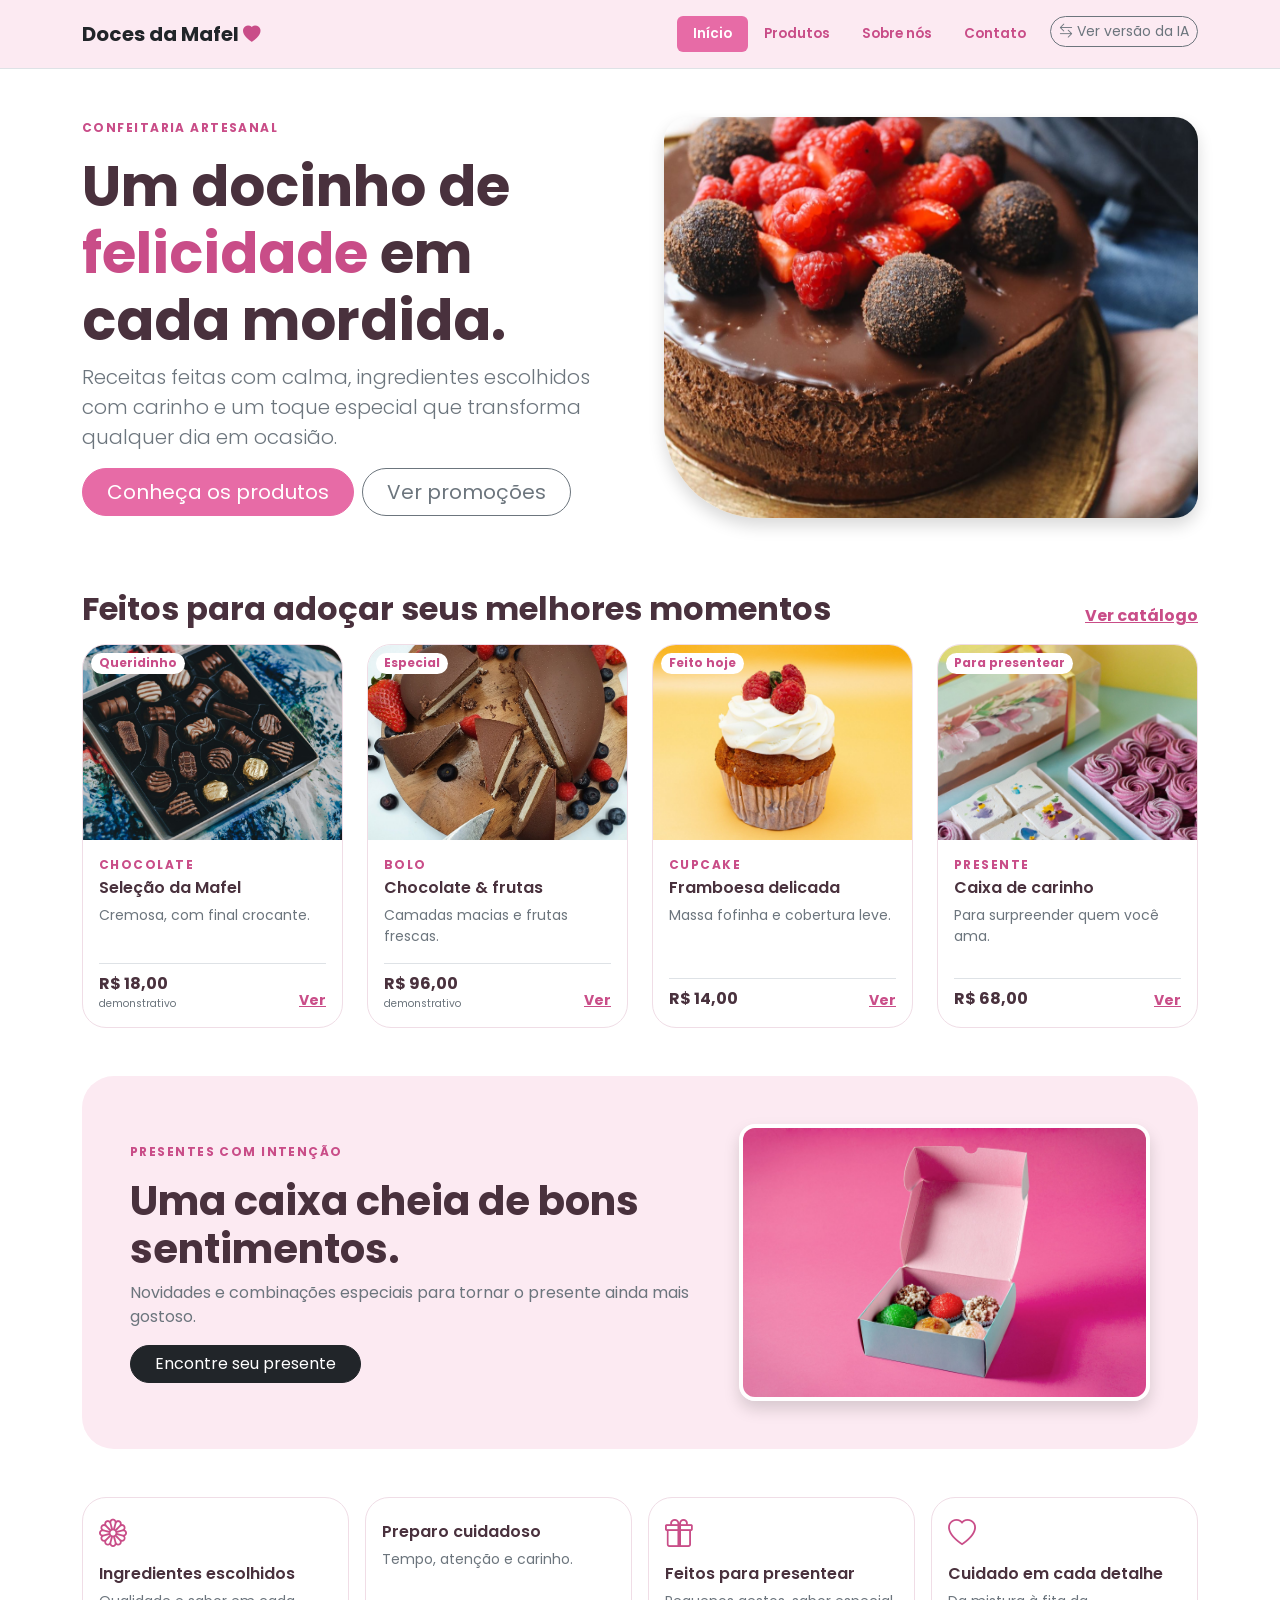
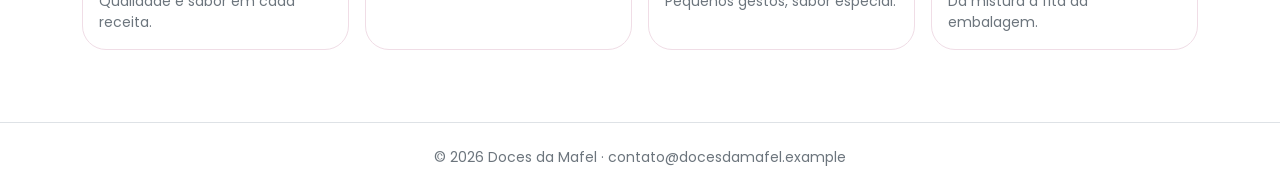
==== index.html @ 2935c666 "descreva aqui o que você mudou" ====
<!doctype html>
<html lang="pt-BR">

<head>
    <meta charset="utf-8">
    <meta name="viewport" content="width=device-width, initial-scale=1">
    <title>Confeitaria artesanal | Doces da Mafel ♡</title>
    <link href="https://fonts.googleapis.com/css2?family=Poppins:wght@400;500;600;700&display=swap" rel="stylesheet">
    <link href="https://cdn.jsdelivr.net/npm/bootstrap@5.3.3/dist/css/bootstrap.min.css" rel="stylesheet">
    <link href="https://cdn.jsdelivr.net/npm/bootstrap-icons@1.11.3/font/bootstrap-icons.min.css" rel="stylesheet">
    <link href="css/style.css" rel="stylesheet">
</head>

<body>
    <header class="bg-rosa border-bottom">
        <nav class="container d-flex flex-wrap align-items-center justify-content-between gap-2 py-3" aria-label="Principal">
            <a class="fs-5 fw-bold text-decoration-none text-body" href="index.html">Doces da Mafel <i class="bi bi-heart-fill text-rosa small"></i></a>
            <ul class="nav nav-pills flex-wrap">
                <li class="nav-item"><a class="nav-link active" href="index.html" aria-current="page">Início</a></li>
                <li class="nav-item"><a class="nav-link" href="produtos.html">Produtos</a></li>
                <li class="nav-item"><a class="nav-link" href="sobre.html">Sobre nós</a></li>
                <li class="nav-item"><a class="nav-link" href="contato.html">Contato</a></li>
                <li class="nav-item ms-lg-2">
                    <a class="btn btn-outline-secondary btn-sm rounded-pill" href="index2.html">
                        <i class="bi bi-arrow-left-right" aria-hidden="true"></i> Ver versão da IA
                    </a>
                </li>
            </ul>
        </nav>
    </header>
    <main>
        <section class="container py-5">
            <div class="row align-items-center g-5">
                <div class="col-lg-6">
                    <p class="eyebrow">Confeitaria artesanal</p>
                    <h1 class="display-4 fw-bold">Um docinho de <span class="text-rosa">felicidade</span> em cada mordida.</h1>
                    <p class="lead text-secondary">Receitas feitas com calma, ingredientes escolhidos com carinho e um toque especial que transforma qualquer dia em ocasião.</p>
                    <div class="d-flex flex-wrap gap-2"><a class="btn btn-rosa btn-lg rounded-pill px-4" href="produtos.html">Conheça os produtos</a><a class="btn btn-outline-secondary btn-lg rounded-pill px-4" href="#promocoes">Ver promoções</a></div>
                </div>
                <div class="col-lg-6"><img src="img/cake-hero.jpg" class="foto img-fluid w-100 shadow" alt="Bolo de chocolate decorado com frutas vermelhas"></div>
            </div>
        </section>
        <section class="container py-4">
            <div class="d-flex justify-content-between align-items-end mb-3">
                <h2 class="fw-bold mb-0">Feitos para adoçar seus melhores momentos</h2><a class="fw-bold d-none d-md-block" href="produtos.html">Ver catálogo</a>
            </div>
            <div class="row row-cols-1 row-cols-sm-2 row-cols-xl-4 g-4">
                <div class="col">
                    <article class="card card-doce h-100 overflow-hidden">
                        <div class="position-relative"><img src="img/chocolates-tray.jpg" class="card-img-top" alt="Seleção da Mafel" loading="lazy"><span class="badge rounded-pill bg-white text-rosa position-absolute top-0 start-0 m-2">Queridinho</span></div>
                        <div class="card-body d-flex flex-column">
                            <p class="eyebrow mb-1">Chocolate</p>
                            <h3 class="h6 fw-semibold">Seleção da Mafel</h3>
                            <p class="small text-secondary flex-grow-1">Cremosa, com final crocante.</p>
                            <div class="d-flex justify-content-between align-items-end border-top pt-2"><span class="fw-bold">R$ 18,00 <small class="d-block text-secondary fw-normal" style="font-size:.65rem">demonstrativo</small></span><a class="small fw-bold" href="produtos.html#chocolates">Ver</a></div>
                        </div>
                    </article>
                </div>
                <div class="col">
                    <article class="card card-doce h-100 overflow-hidden">
                        <div class="position-relative"><img src="img/cake-berries.jpg" class="card-img-top" alt="Chocolate & frutas" loading="lazy"><span class="badge rounded-pill bg-white text-rosa position-absolute top-0 start-0 m-2">Especial</span></div>
                        <div class="card-body d-flex flex-column">
                            <p class="eyebrow mb-1">Bolo</p>
                            <h3 class="h6 fw-semibold">Chocolate & frutas</h3>
                            <p class="small text-secondary flex-grow-1">Camadas macias e frutas frescas.</p>
                            <div class="d-flex justify-content-between align-items-end border-top pt-2"><span class="fw-bold">R$ 96,00 <small class="d-block text-secondary fw-normal" style="font-size:.65rem">demonstrativo</small></span><a class="small fw-bold" href="produtos.html#bolos">Ver</a></div>
                        </div>
                    </article>
                </div>
                <div class="col">
                    <article class="card card-doce h-100 overflow-hidden">
                        <div class="position-relative"><img src="img/cupcake-raspberry.jpg" class="card-img-top" alt="Framboesa delicada" loading="lazy"><span class="badge rounded-pill bg-white text-rosa position-absolute top-0 start-0 m-2">Feito hoje</span></div>
                        <div class="card-body d-flex flex-column">
                            <p class="eyebrow mb-1">Cupcake</p>
                            <h3 class="h6 fw-semibold">Framboesa delicada</h3>
                            <p class="small text-secondary flex-grow-1">Massa fofinha e cobertura leve.</p>
                            <div class="d-flex justify-content-between align-items-end border-top pt-2"><span class="fw-bold">R$ 14,00 <small class="d-block text-secondary fw-normal" style="font-size:.65rem"></small></span><a class="small fw-bold" href="produtos.html#cupcakes">Ver</a></div>
                        </div>
                    </article>
                </div>
                <div class="col">
                    <article class="card card-doce h-100 overflow-hidden">
                        <div class="position-relative"><img src="img/gift-boxes.jpg" class="card-img-top" alt="Caixa de carinho" loading="lazy"><span class="badge rounded-pill bg-white text-rosa position-absolute top-0 start-0 m-2">Para presentear</span></div>
                        <div class="card-body d-flex flex-column">
                            <p class="eyebrow mb-1">Presente</p>
                            <h3 class="h6 fw-semibold">Caixa de carinho</h3>
                            <p class="small text-secondary flex-grow-1">Para surpreender quem você ama.</p>
                            <div class="d-flex justify-content-between align-items-end border-top pt-2"><span class="fw-bold">R$ 68,00 <small class="d-block text-secondary fw-normal" style="font-size:.65rem"></small></span><a class="small fw-bold" href="produtos.html#kits">Ver</a></div>
                        </div>
                    </article>
                </div>
            </div>
        </section>
        <section class="container py-4 anchor" id="promocoes">
            <div class="bg-rosa rounded-5 p-4 p-md-5">
                <div class="row align-items-center g-4">
                    <div class="col-md-7">
                        <p class="eyebrow">Presentes com intenção</p>
                        <h2 class="display-6 fw-bold">Uma caixa cheia de bons sentimentos.</h2>
                        <p class="text-secondary">Novidades e combinações especiais para tornar o presente ainda mais gostoso.</p><a class="btn btn-dark rounded-pill px-4" href="produtos.html#kits">Encontre seu presente</a>
                    </div>
                    <div class="col-md-5"><img src="img/gift-cupcakes.jpg" class="img-fluid rounded-4 border border-4 border-white shadow" alt="Caixa com cupcakes decorados" loading="lazy"></div>
                </div>
            </div>
        </section>
        <section class="container py-4">
            <div class="row row-cols-1 row-cols-sm-2 row-cols-lg-4 g-3">
                <div class="col">
                    <div class="card card-doce h-100 p-3"><i class="bi bi-flower1 fs-3 text-rosa"></i>
                        <h3 class="h6 fw-semibold mt-2">Ingredientes escolhidos</h3>
                        <p class="small text-secondary mb-0">Qualidade e sabor em cada receita.</p>
                    </div>
                </div>
                <div class="col">
                    <div class="card card-doce h-100 p-3"><i class="bi bi-hand-heart fs-3 text-rosa"></i>
                        <h3 class="h6 fw-semibold mt-2">Preparo cuidadoso</h3>
                        <p class="small text-secondary mb-0">Tempo, atenção e carinho.</p>
                    </div>
                </div>
                <div class="col">
                    <div class="card card-doce h-100 p-3"><i class="bi bi-gift fs-3 text-rosa"></i>
                        <h3 class="h6 fw-semibold mt-2">Feitos para presentear</h3>
                        <p class="small text-secondary mb-0">Pequenos gestos, sabor especial.</p>
                    </div>
                </div>
                <div class="col">
                    <div class="card card-doce h-100 p-3"><i class="bi bi-heart fs-3 text-rosa"></i>
                        <h3 class="h6 fw-semibold mt-2">Cuidado em cada detalhe</h3>
                        <p class="small text-secondary mb-0">Da mistura à fita da embalagem.</p>
                    </div>
                </div>
            </div>
        </section>
    </main>
    <footer class="border-top mt-5 py-4 text-center small text-secondary">© 2026 Doces da Mafel · contato@docesdamafel.example</footer>
</body>

</html>
---- css/style.css ----
:root{
  --rosa:#E76BA6; --rosa-escuro:#C94D88; --rosa-claro:#FCEAF2; --ameixa:#49313D;
  --bs-body-color:var(--ameixa); --bs-body-bg:#fff;
  --bs-body-font-family:"Poppins",sans-serif;
  --bs-link-color-rgb:201,77,136; --bs-link-hover-color-rgb:73,49,61;
  --bs-heading-color:var(--ameixa);
}
html{scroll-behavior:smooth}
.anchor{scroll-margin-top:1rem}
.bg-rosa{background:var(--rosa-claro)}
.text-rosa{color:var(--rosa-escuro)!important}
.eyebrow{color:var(--rosa-escuro);font-size:.75rem;font-weight:700;letter-spacing:.12em;text-transform:uppercase}
.btn-rosa{--bs-btn-color:#fff;--bs-btn-bg:var(--rosa);--bs-btn-border-color:var(--rosa);
  --bs-btn-hover-color:#fff;--bs-btn-hover-bg:var(--rosa-escuro);--bs-btn-hover-border-color:var(--rosa-escuro);
  --bs-btn-active-bg:var(--rosa-escuro);--bs-btn-active-border-color:var(--rosa-escuro);--bs-btn-active-color:#fff}
.nav-pills{--bs-nav-pills-link-active-bg:var(--rosa);--bs-nav-link-color:var(--rosa-escuro);--bs-nav-link-hover-color:var(--ameixa)}
.nav-pills .nav-link{font-weight:600;font-size:.85rem}
.card-doce{border:1px solid #F0DDE6;border-radius:1.5rem}
.card-img-top{aspect-ratio:4/3;object-fit:cover}
.foto{aspect-ratio:4/3;object-fit:cover;border-radius:1.5rem 1.5rem 1.5rem 6rem}
.form-control,.form-select{background:#FFFCFD;border-color:#E8DCE2}
.form-control:focus,.form-select:focus{border-color:var(--rosa);box-shadow:0 0 0 .2rem rgba(231,107,166,.15)}
:focus-visible{outline:3px solid #D5A45B;outline-offset:3px}
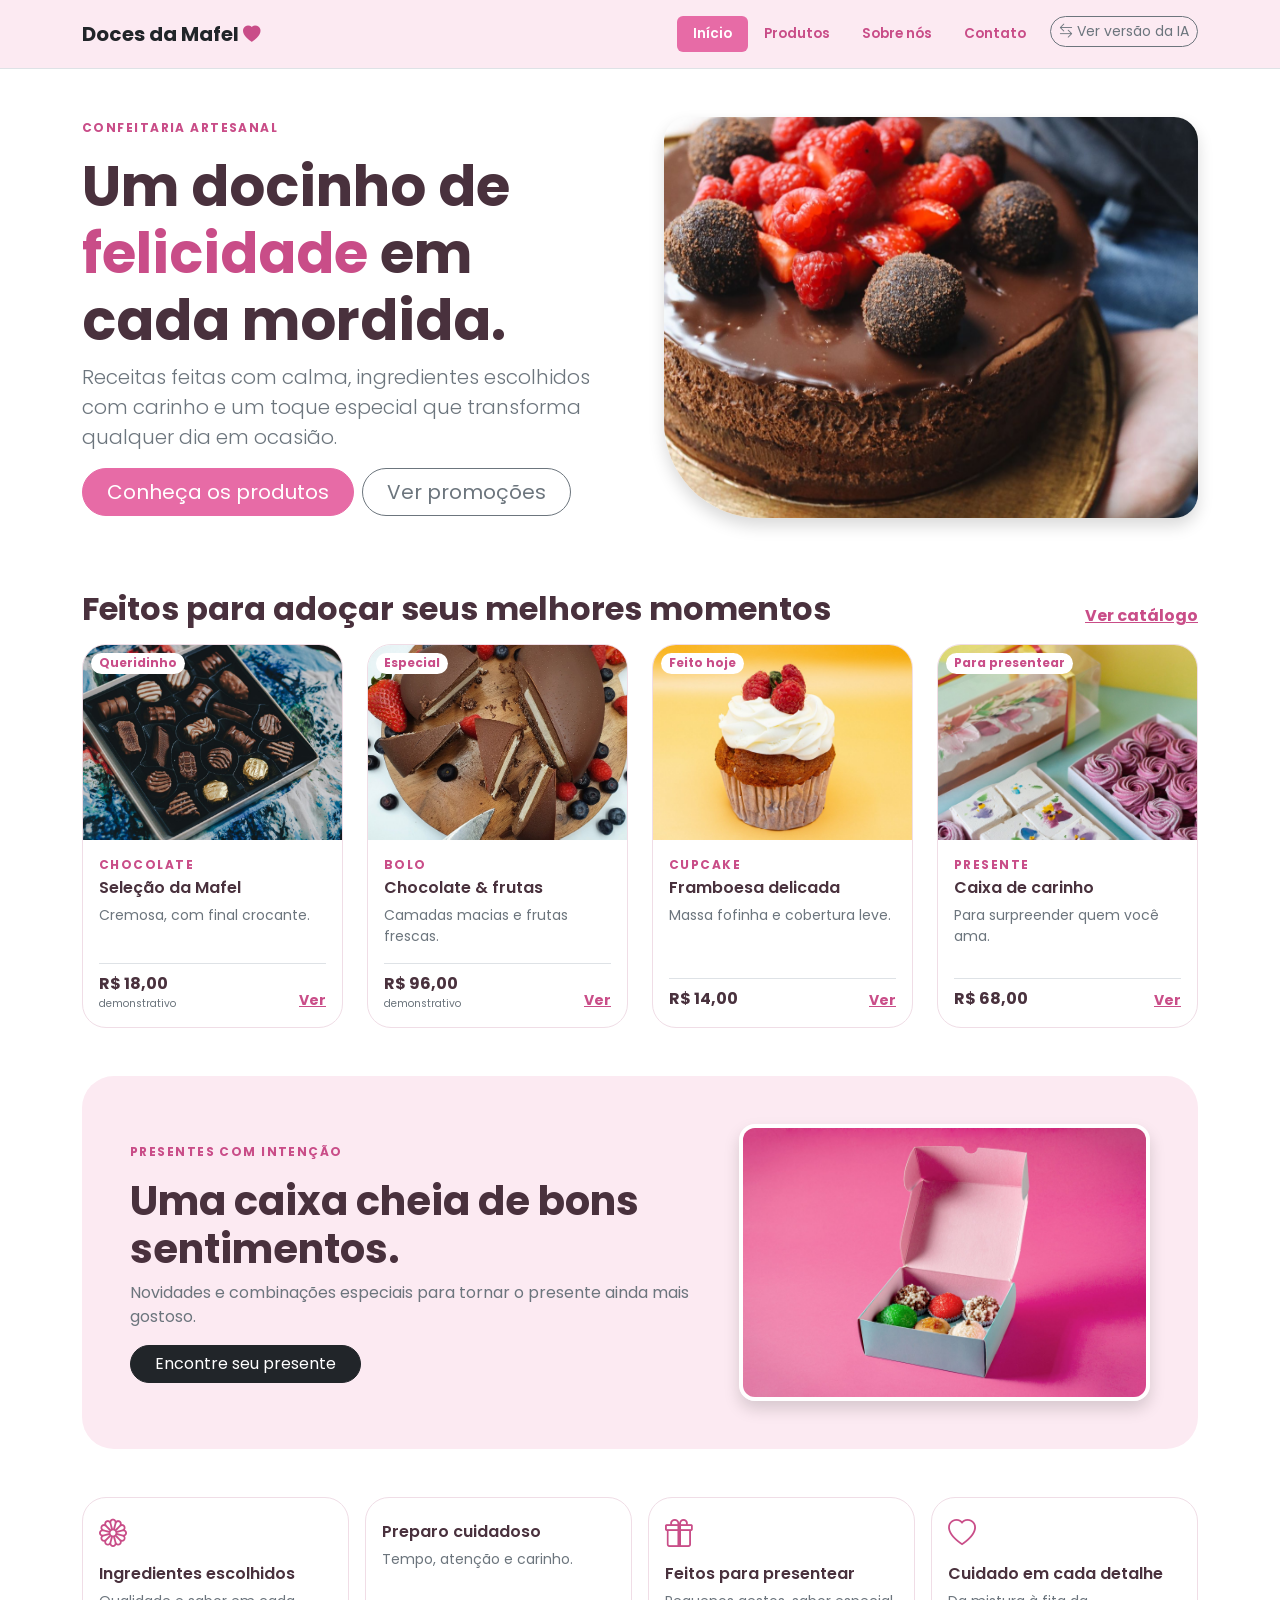
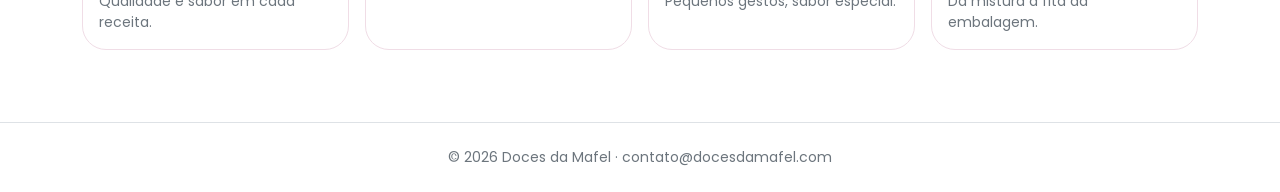
==== commit 90981028: "love" ====
--- a/index.html
+++ b/index.html
@@ -132,7 +132,7 @@
             </div>
         </section>
     </main>
-    <footer class="border-top mt-5 py-4 text-center small text-secondary">© 2026 Doces da Mafel · contato@docesdamafel.example</footer>
+    <footer class="border-top mt-5 py-4 text-center small text-secondary">© 2026 Doces da Mafel · contato@docesdamafel.com</footer>
 </body>
 
 </html>
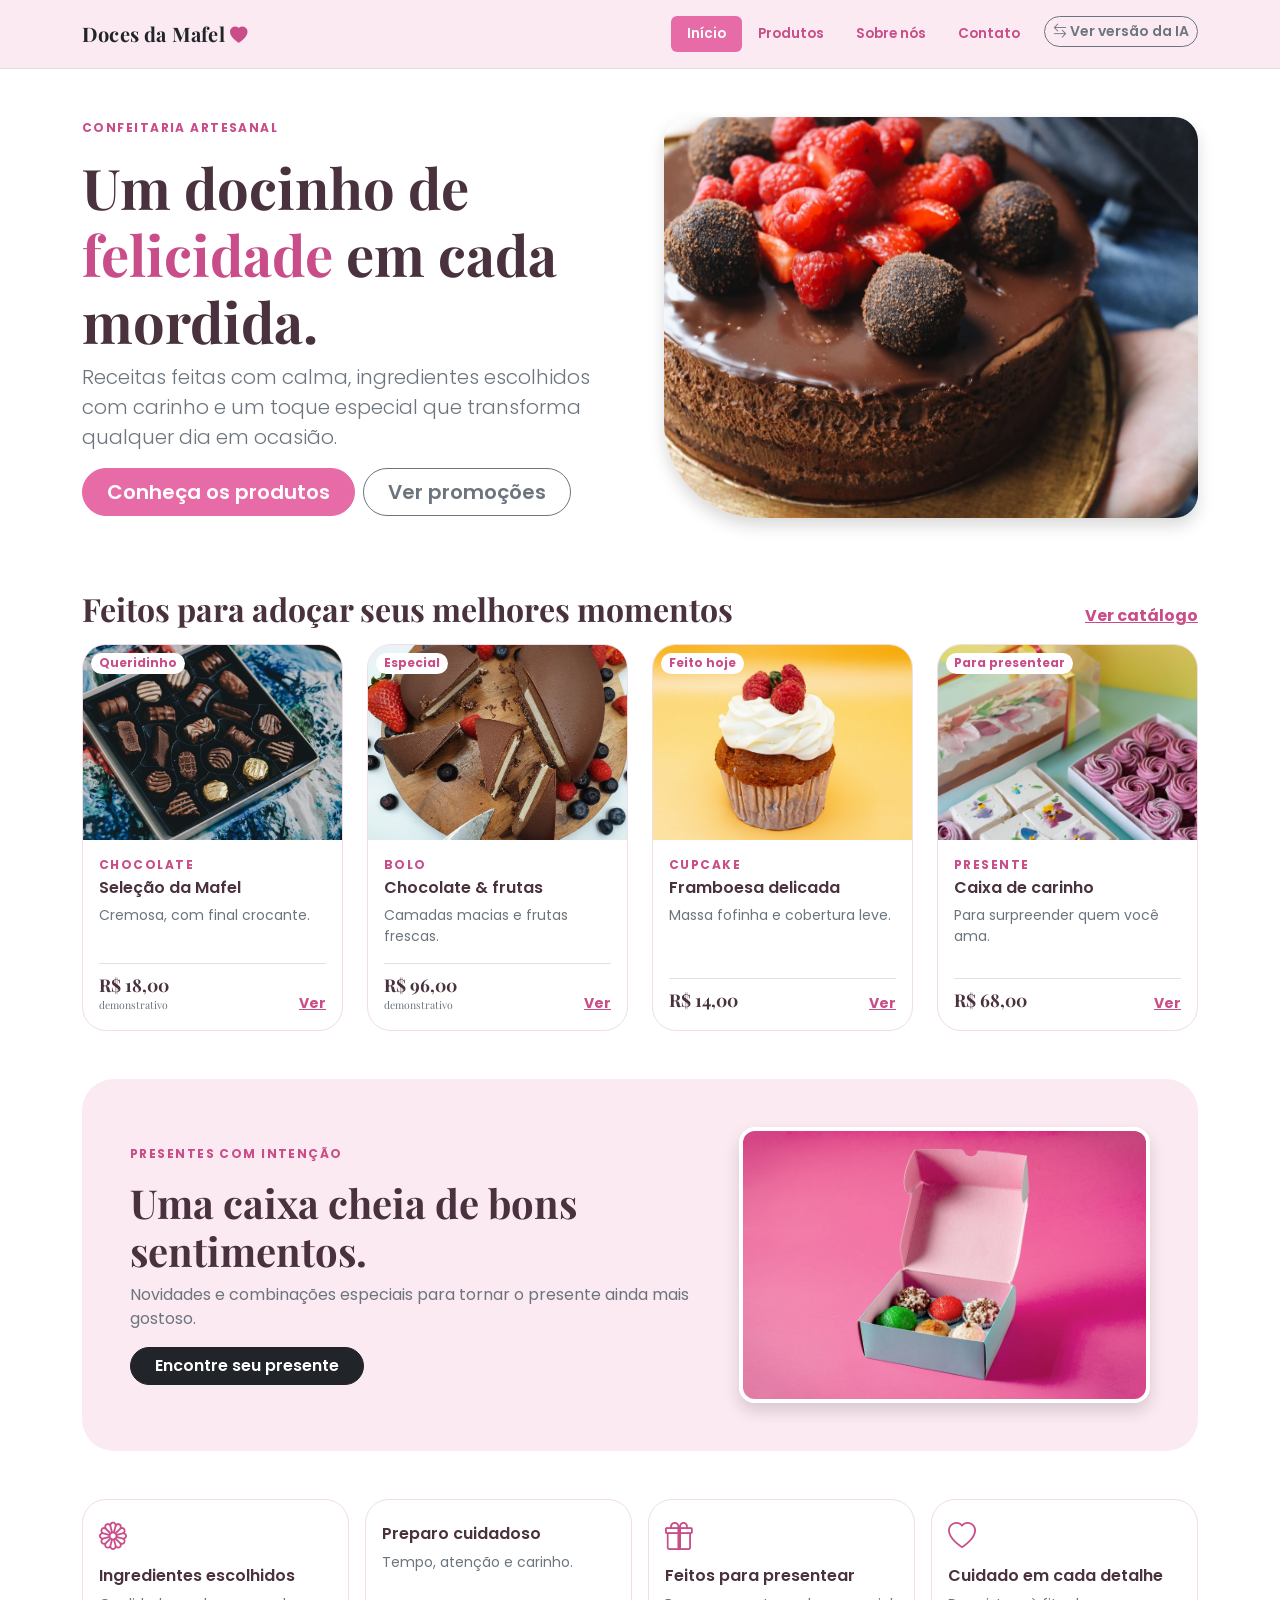
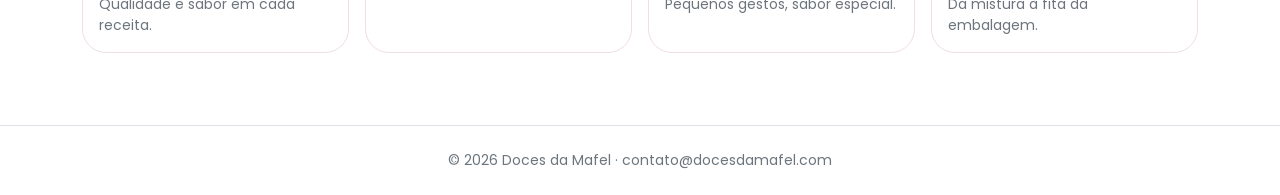
==== commit 0a8d3da6: "mensagem descrevendo a alteração" ====
--- a/index.html
+++ b/index.html
@@ -5,9 +5,10 @@
     <meta charset="utf-8">
     <meta name="viewport" content="width=device-width, initial-scale=1">
     <title>Confeitaria artesanal | Doces da Mafel ♡</title>
-    <link href="https://fonts.googleapis.com/css2?family=Poppins:wght@400;500;600;700&display=swap" rel="stylesheet">
+   <link href="https://fonts.googleapis.com/css2?family=Playfair+Display:wght@600;700&family=Poppins:wght@400;500;600;700&display=swap" rel="stylesheet">
     <link href="https://cdn.jsdelivr.net/npm/bootstrap@5.3.3/dist/css/bootstrap.min.css" rel="stylesheet">
     <link href="https://cdn.jsdelivr.net/npm/bootstrap-icons@1.11.3/font/bootstrap-icons.min.css" rel="stylesheet">
+     <link rel="icon" type="image/svg+xml" href="img/brand-mark.svg">
     <link href="css/style.css" rel="stylesheet">
 </head>
 
--- a/css/style.css
+++ b/css/style.css
@@ -1,6 +1,6 @@
-
 :root{
   --rosa:#E76BA6; --rosa-escuro:#C94D88; --rosa-claro:#FCEAF2; --ameixa:#49313D;
+  --fonte-destaque:"Playfair Display",Georgia,serif;
   --bs-body-color:var(--ameixa); --bs-body-bg:#fff;
   --bs-body-font-family:"Poppins",sans-serif;
   --bs-link-color-rgb:201,77,136; --bs-link-hover-color-rgb:73,49,61;
@@ -22,3 +22,37 @@
 .form-control,.form-select{background:#FFFCFD;border-color:#E8DCE2}
 .form-control:focus,.form-select:focus{border-color:var(--rosa);box-shadow:0 0 0 .2rem rgba(231,107,166,.15)}
 :focus-visible{outline:3px solid #D5A45B;outline-offset:3px}
+
+
+
+/* Nome da marca no menu */
+header nav > a{
+  font-family:var(--fonte-destaque);
+  font-weight:700;
+  letter-spacing:.01em;
+}
+
+
+h1,h2,
+.display-4,.display-5,.display-6{
+  font-family:var(--fonte-destaque);
+  font-weight:700;
+  line-height:1.2;
+}
+
+
+.rounded-5 > p.h2{
+  font-family:var(--fonte-destaque);
+  font-style:italic;
+  font-weight:600;
+}
+
+
+.card-doce .border-top > span.fw-bold{
+  font-family:var(--fonte-destaque);
+  font-size:1.1rem;
+  font-weight:700;
+}
+
+
+.btn,.card-doce a.fw-bold{font-weight:600}
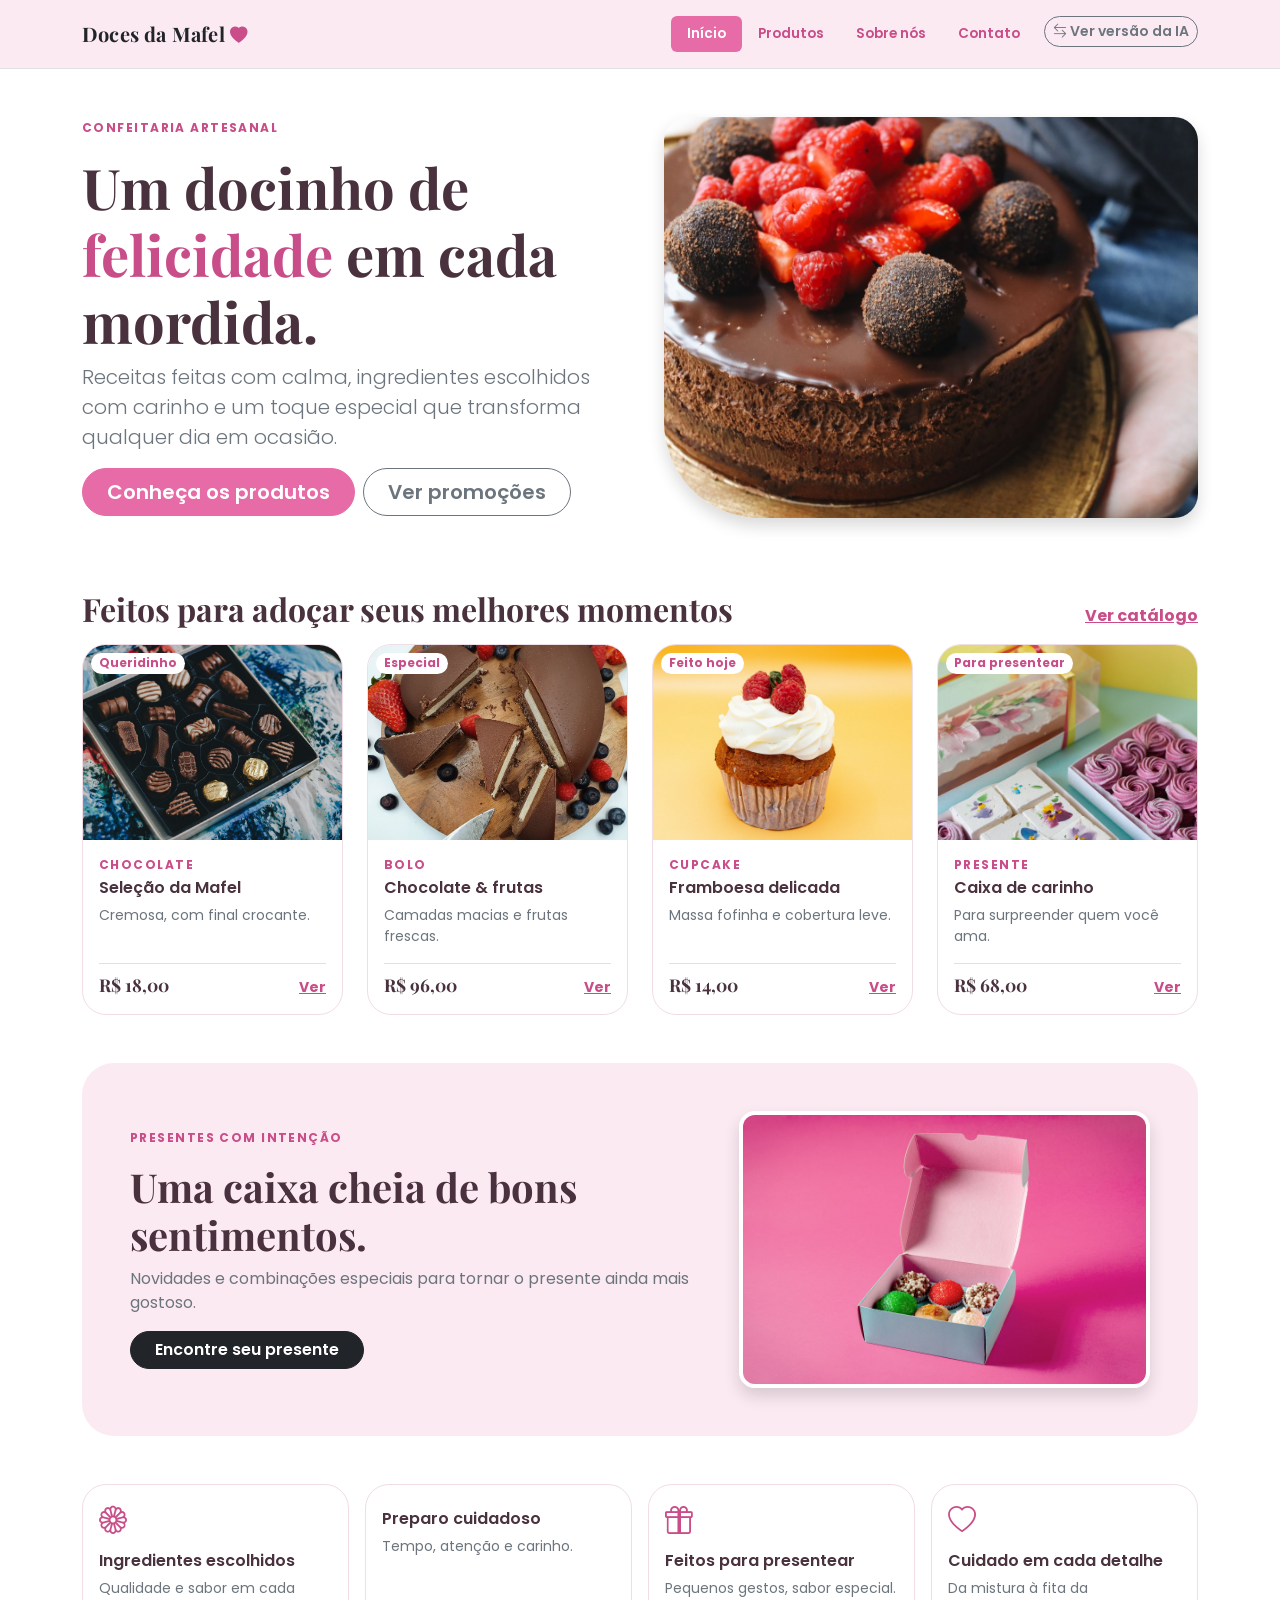
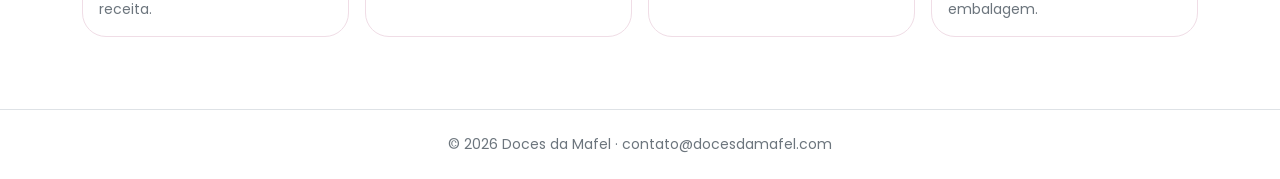
==== commit 5bc865f8: "mensagem descrevendo a alteração" ====
--- a/index.html
+++ b/index.html
@@ -53,7 +53,7 @@
                             <p class="eyebrow mb-1">Chocolate</p>
                             <h3 class="h6 fw-semibold">Seleção da Mafel</h3>
                             <p class="small text-secondary flex-grow-1">Cremosa, com final crocante.</p>
-                            <div class="d-flex justify-content-between align-items-end border-top pt-2"><span class="fw-bold">R$ 18,00 <small class="d-block text-secondary fw-normal" style="font-size:.65rem">demonstrativo</small></span><a class="small fw-bold" href="produtos.html#chocolates">Ver</a></div>
+                            <div class="d-flex justify-content-between align-items-end border-top pt-2"><span class="fw-bold">R$ 18,00 <small class="d-block text-secondary fw-normal" style="font-size:.65rem"></small></span><a class="small fw-bold" href="produtos.html#chocolates">Ver</a></div>
                         </div>
                     </article>
                 </div>
@@ -64,7 +64,7 @@
                             <p class="eyebrow mb-1">Bolo</p>
                             <h3 class="h6 fw-semibold">Chocolate & frutas</h3>
                             <p class="small text-secondary flex-grow-1">Camadas macias e frutas frescas.</p>
-                            <div class="d-flex justify-content-between align-items-end border-top pt-2"><span class="fw-bold">R$ 96,00 <small class="d-block text-secondary fw-normal" style="font-size:.65rem">demonstrativo</small></span><a class="small fw-bold" href="produtos.html#bolos">Ver</a></div>
+                            <div class="d-flex justify-content-between align-items-end border-top pt-2"><span class="fw-bold">R$ 96,00 <small class="d-block text-secondary fw-normal" style="font-size:.65rem"></small></span><a class="small fw-bold" href="produtos.html#bolos">Ver</a></div>
                         </div>
                     </article>
                 </div>
